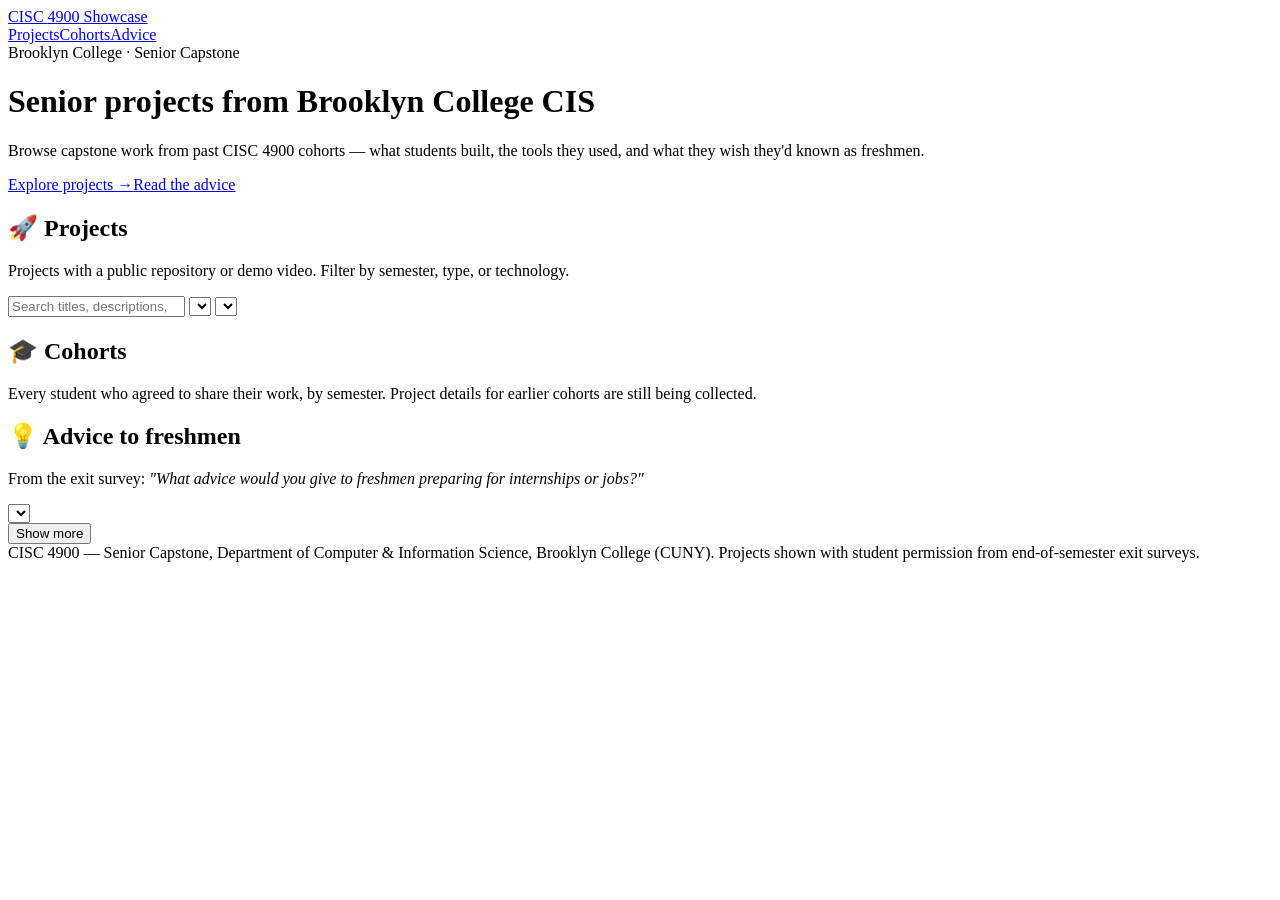
==== index.html @ 32fa0a42 "Add files via upload" ====
<!DOCTYPE html>
<html lang="en">
<head>
<meta charset="utf-8">
<meta name="viewport" content="width=device-width, initial-scale=1">
<title>CISC 4900 Showcase</title>
<meta name="description" content="An online exhibition of senior capstone projects from Brooklyn College's CISC 4900 course.">
<link rel="stylesheet" href="css/styles.css">
</head>
<body>
<header class="top"><div class="wrap">
  <a class="logo" href="#">CISC <span>4900</span> Showcase</a>
  <nav><a href="#projects">Projects</a><a href="#cohorts">Cohorts</a><a href="#advice">Advice</a></nav>
</div></header>

<div class="hero-band">
  <div class="blob b1"></div><div class="blob b2"></div><div class="blob b3"></div>
  <div class="wrap hero">
    <span class="eyebrow">Brooklyn College · Senior Capstone</span>
    <h1>Senior projects from <span class="grad-text">Brooklyn College CIS</span></h1>
    <p>Browse capstone work from past CISC 4900 cohorts — what students built, the tools they used, and what they wish they'd known as freshmen.</p>
    <div class="hero-cta"><a class="cta" href="#projects">Explore projects →</a><a class="cta ghost" href="#advice">Read the advice</a></div>
  </div>
</div>

<main class="wrap">
  <div class="stats" id="stats"></div>

  <section id="projects">
    <h2><span class="h-icon">🚀</span> Projects</h2>
    <p class="sub">Projects with a public repository or demo video. Filter by semester, type, or technology.</p>
    <div class="filters">
      <input id="q" type="search" placeholder="Search titles, descriptions, students…" aria-label="Search projects">
      <select id="sem" aria-label="Semester"></select>
      <select id="cat" aria-label="Project type"></select>
    </div>
    <div class="chips" id="tech" aria-label="Technology filter"></div>
    <p class="count" id="count"></p>
    <div class="grid" id="grid"></div>
  </section>

  <section id="cohorts">
    <h2><span class="h-icon">🎓</span> Cohorts</h2>
    <p class="sub">Every student who agreed to share their work, by semester. Project details for earlier cohorts are still being collected.</p>
    <div id="cohortList"></div>
  </section>

  <section id="advice">
    <h2><span class="h-icon">💡</span> Advice to freshmen</h2>
    <p class="sub">From the exit survey: <em>"What advice would you give to freshmen preparing for internships or jobs?"</em></p>
    <div class="filters" style="position:static">
      <select id="advMajor" aria-label="Filter advice by major"></select>
    </div>
    <div class="advice" id="adviceGrid"></div>
    <button class="more" id="moreAdvice">Show more</button>
  </section>
</main>

<footer class="site"><div class="wrap">
  CISC 4900 — Senior Capstone, Department of Computer &amp; Information Science, Brooklyn College (CUNY).
  Projects shown with student permission from end-of-semester exit surveys.
</div></footer>

<!-- Data files first, then the app script -->
<script src="data/projects.js"></script>
<script src="data/advice.js"></script>
<script src="js/app.js"></script>
</body>
</html>
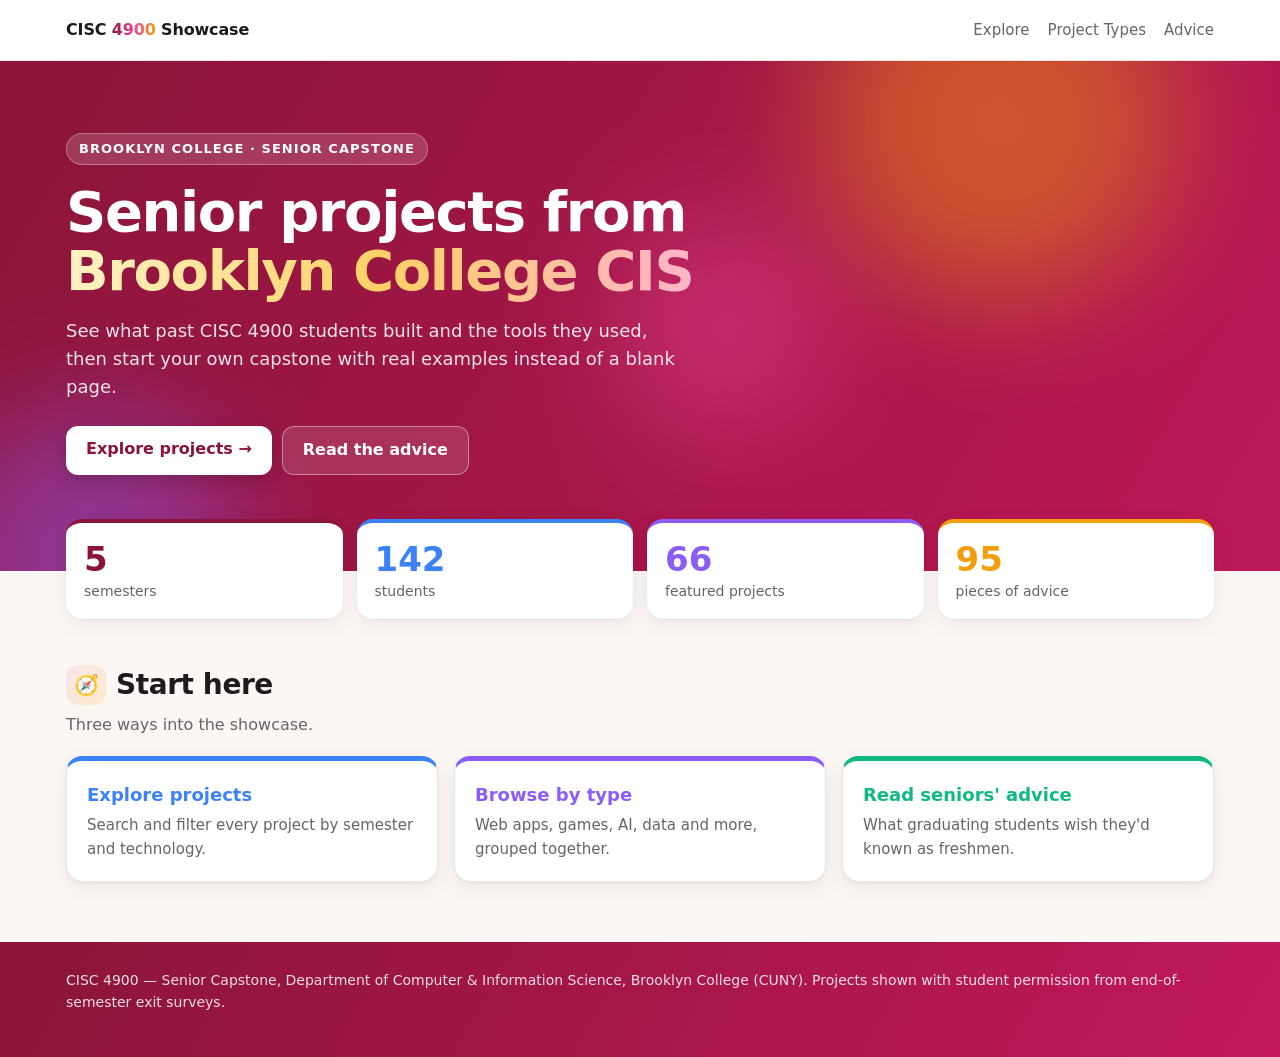
==== commit bcf3244b: "Split site into pages, replace Cohorts with Project Types Applies capstone presentation feedback: - " ====
--- a/index.html
+++ b/index.html
@@ -7,10 +7,10 @@
 <meta name="description" content="An online exhibition of senior capstone projects from Brooklyn College's CISC 4900 course.">
 <link rel="stylesheet" href="css/styles.css">
 </head>
-<body>
+<body data-page="home">
 <header class="top"><div class="wrap">
-  <a class="logo" href="#">CISC <span>4900</span> Showcase</a>
-  <nav><a href="#projects">Projects</a><a href="#cohorts">Cohorts</a><a href="#advice">Advice</a></nav>
+  <a class="logo" href="index.html">CISC <span>4900</span> Showcase</a>
+  <nav><a href="explore.html">Explore</a><a href="types.html">Project Types</a><a href="advice.html">Advice</a></nav>
 </div></header>
 
 <div class="hero-band">
@@ -18,41 +18,22 @@
   <div class="wrap hero">
     <span class="eyebrow">Brooklyn College · Senior Capstone</span>
     <h1>Senior projects from <span class="grad-text">Brooklyn College CIS</span></h1>
-    <p>Browse capstone work from past CISC 4900 cohorts — what students built, the tools they used, and what they wish they'd known as freshmen.</p>
-    <div class="hero-cta"><a class="cta" href="#projects">Explore projects →</a><a class="cta ghost" href="#advice">Read the advice</a></div>
+    <p>See what past CISC 4900 students built and the tools they used, then start your own capstone with real examples instead of a blank page.</p>
+    <div class="hero-cta"><a class="cta" href="explore.html">Explore projects →</a><a class="cta ghost" href="advice.html">Read the advice</a></div>
   </div>
 </div>
 
 <main class="wrap">
   <div class="stats" id="stats"></div>
 
-  <section id="projects">
-    <h2><span class="h-icon">🚀</span> Projects</h2>
-    <p class="sub">Projects with a public repository or demo video. Filter by semester, type, or technology.</p>
-    <div class="filters">
-      <input id="q" type="search" placeholder="Search titles, descriptions, students…" aria-label="Search projects">
-      <select id="sem" aria-label="Semester"></select>
-      <select id="cat" aria-label="Project type"></select>
+  <section>
+    <h2><span class="h-icon">🧭</span> Start here</h2>
+    <p class="sub">Three ways into the showcase.</p>
+    <div class="paths">
+      <a class="path reveal" href="explore.html" style="--c:#3b82f6"><b>Explore projects</b><span>Search and filter every project by semester and technology.</span></a>
+      <a class="path reveal" href="types.html" style="--c:#8b5cf6"><b>Browse by type</b><span>Web apps, games, AI, data and more, grouped together.</span></a>
+      <a class="path reveal" href="advice.html" style="--c:#10b981"><b>Read seniors' advice</b><span>What graduating students wish they'd known as freshmen.</span></a>
     </div>
-    <div class="chips" id="tech" aria-label="Technology filter"></div>
-    <p class="count" id="count"></p>
-    <div class="grid" id="grid"></div>
-  </section>
-
-  <section id="cohorts">
-    <h2><span class="h-icon">🎓</span> Cohorts</h2>
-    <p class="sub">Every student who agreed to share their work, by semester. Project details for earlier cohorts are still being collected.</p>
-    <div id="cohortList"></div>
-  </section>
-
-  <section id="advice">
-    <h2><span class="h-icon">💡</span> Advice to freshmen</h2>
-    <p class="sub">From the exit survey: <em>"What advice would you give to freshmen preparing for internships or jobs?"</em></p>
-    <div class="filters" style="position:static">
-      <select id="advMajor" aria-label="Filter advice by major"></select>
-    </div>
-    <div class="advice" id="adviceGrid"></div>
-    <button class="more" id="moreAdvice">Show more</button>
   </section>
 </main>
 
@@ -61,7 +42,6 @@
   Projects shown with student permission from end-of-semester exit surveys.
 </div></footer>
 
-<!-- Data files first, then the app script -->
 <script src="data/projects.js"></script>
 <script src="data/advice.js"></script>
 <script src="js/app.js"></script>
--- a/css/styles.css
+++ b/css/styles.css
@@ -0,0 +1,157 @@
+/* ==========================================================
+   CISC 4900 Showcase: styles
+   Colors live in :root. Change them here to restyle the site.
+   ========================================================== */
+:root{
+  --bg:#fbf7f4; --surface:#ffffff; --ink:#1f1a1c; --muted:#6b6266; --line:#ece4df;
+  --brand:#8a1538; --brand-ink:#ffffff; --brand-soft:#f8e6ec;
+  --accent:#f59e0b; --pink:#ec4899; --violet:#8b5cf6; --blue:#3b82f6;
+  --hero-1:#8a1538; --hero-2:#c2185b; --hero-3:#f97316;
+  --shadow:0 1px 2px rgba(60,20,30,.05),0 6px 20px rgba(60,20,30,.07);
+  --shadow-hover:0 4px 10px rgba(60,20,30,.08),0 18px 40px rgba(60,20,30,.14);
+  --radius:16px;
+}
+@media (prefers-color-scheme: dark){ :root:not([data-theme="light"]){
+  --bg:#141013; --surface:#1f1a1e; --ink:#f3edf0; --muted:#aa9ea4; --line:#342c31;
+  --brand:#f27a9b; --brand-ink:#1a0c11; --brand-soft:#3a1f29;
+  --hero-1:#5c0e27; --hero-2:#8e1846; --hero-3:#b4531a;
+  --shadow:0 1px 2px rgba(0,0,0,.35),0 6px 20px rgba(0,0,0,.35);
+  --shadow-hover:0 4px 10px rgba(0,0,0,.4),0 18px 40px rgba(0,0,0,.5);
+}}
+:root[data-theme="dark"]{
+  --bg:#141013; --surface:#1f1a1e; --ink:#f3edf0; --muted:#aa9ea4; --line:#342c31;
+  --brand:#f27a9b; --brand-ink:#1a0c11; --brand-soft:#3a1f29;
+  --hero-1:#5c0e27; --hero-2:#8e1846; --hero-3:#b4531a;
+  --shadow:0 1px 2px rgba(0,0,0,.35),0 6px 20px rgba(0,0,0,.35);
+  --shadow-hover:0 4px 10px rgba(0,0,0,.4),0 18px 40px rgba(0,0,0,.5);
+}
+
+*{box-sizing:border-box}
+html{scroll-behavior:smooth}
+body{margin:0;background:var(--bg);color:var(--ink);font:16px/1.55 system-ui,-apple-system,"Segoe UI",Roboto,sans-serif;overflow-x:hidden}
+a{color:var(--brand)}
+.wrap{max-width:1180px;margin:0 auto;padding:0 16px}
+
+/* ---------- Header ---------- */
+header.top{position:sticky;top:0;z-index:20;background:color-mix(in srgb,var(--surface) 94%,transparent);backdrop-filter:blur(10px);border-bottom:1px solid var(--line)}
+header.top .wrap{display:flex;align-items:center;justify-content:space-between;gap:12px;height:60px}
+.logo{font-weight:800;letter-spacing:-.01em;color:var(--ink);text-decoration:none}
+.logo span{background:linear-gradient(90deg,var(--brand),var(--pink),var(--accent));-webkit-background-clip:text;background-clip:text;color:transparent}
+nav a{color:var(--muted);text-decoration:none;margin-left:18px;font-size:15px;font-weight:500;position:relative}
+nav a::after{content:"";position:absolute;left:0;right:0;bottom:-4px;height:2px;border-radius:2px;background:linear-gradient(90deg,var(--brand),var(--accent));transform:scaleX(0);transition:transform .25s}
+nav a:hover{color:var(--ink)}
+nav a:hover::after,nav a[aria-current="page"]::after{transform:scaleX(1)}
+nav a[aria-current="page"]{color:var(--ink)}
+
+/* ---------- Hero band ---------- */
+.hero-band{position:relative;overflow:hidden;color:#fff;
+  background:linear-gradient(120deg,var(--hero-1) 0%,var(--hero-2) 55%,var(--hero-3) 100%);
+  background-size:200% 200%;animation:shift 14s ease-in-out infinite}
+@keyframes shift{0%,100%{background-position:0% 50%}50%{background-position:100% 50%}}
+.blob{position:absolute;border-radius:50%;filter:blur(60px);opacity:.45;pointer-events:none;animation:float 12s ease-in-out infinite}
+.b1{width:360px;height:360px;background:#f59e0b;top:-120px;right:8%}
+.b2{width:300px;height:300px;background:#8b5cf6;bottom:-140px;left:-60px;animation-delay:-4s}
+.b3{width:220px;height:220px;background:#ec4899;top:30%;right:35%;animation-delay:-8s}
+@keyframes float{0%,100%{transform:translate(0,0) scale(1)}50%{transform:translate(30px,-20px) scale(1.08)}}
+.hero{position:relative;padding:72px 16px 96px}
+.eyebrow{display:inline-block;font-size:13px;font-weight:700;letter-spacing:.08em;text-transform:uppercase;background:rgba(255,255,255,.16);border:1px solid rgba(255,255,255,.3);padding:5px 12px;border-radius:999px;margin-bottom:18px}
+.hero h1{font-size:clamp(32px,5.5vw,56px);line-height:1.05;margin:0 0 16px;letter-spacing:-.025em;max-width:820px}
+.grad-text{background:linear-gradient(90deg,#fff3c4,#ffd166,#ffb4c8);-webkit-background-clip:text;background-clip:text;color:transparent}
+.hero p{max-width:620px;font-size:18px;margin:0;color:rgba(255,255,255,.88)}
+.hero-cta{display:flex;flex-wrap:wrap;gap:10px;margin-top:26px}
+.cta{display:inline-block;background:#fff;color:#8a1538;font-weight:700;text-decoration:none;padding:11px 20px;border-radius:12px;box-shadow:0 6px 18px rgba(0,0,0,.18);transition:transform .2s,box-shadow .2s}
+.cta:hover{transform:translateY(-2px);box-shadow:0 10px 26px rgba(0,0,0,.25)}
+.cta.ghost{background:rgba(255,255,255,.12);color:#fff;border:1px solid rgba(255,255,255,.4);box-shadow:none}
+
+/* ---------- Stats (overlap the hero) ---------- */
+.stats{display:grid;grid-template-columns:repeat(auto-fit,minmax(160px,1fr));gap:14px;margin-top:-52px;position:relative;z-index:2}
+.stat{background:var(--surface);border-radius:var(--radius);padding:18px 18px 16px;box-shadow:var(--shadow);border-top:4px solid var(--c);transition:transform .25s}
+.stat:hover{transform:translateY(-3px)}
+.stat b{display:block;font-size:34px;line-height:1.1;color:var(--c);font-variant-numeric:tabular-nums;font-weight:800}
+.stat span{color:var(--muted);font-size:14px;font-weight:500}
+
+/* ---------- Sections ---------- */
+section{padding:44px 0 12px;scroll-margin-top:60px}
+h2{font-size:28px;margin:0 0 6px;letter-spacing:-.015em;display:flex;align-items:center;gap:10px}
+.h-icon{display:inline-grid;place-items:center;width:40px;height:40px;border-radius:12px;font-size:20px;background:linear-gradient(135deg,var(--brand-soft),color-mix(in srgb,var(--accent) 22%,var(--surface)))}
+.sub{color:var(--muted);margin:0 0 18px}
+
+/* ---------- Filters ---------- */
+.filters{display:flex;flex-wrap:wrap;gap:10px;align-items:center;margin-bottom:12px;position:sticky;top:60px;z-index:5;background:var(--bg);padding:10px 0}
+.filters input,.filters select{font:inherit;font-size:15px;padding:10px 14px;border:1.5px solid var(--line);border-radius:12px;background:var(--surface);color:var(--ink);transition:border-color .2s,box-shadow .2s}
+.filters input:focus,.filters select:focus{outline:none;border-color:var(--brand);box-shadow:0 0 0 4px color-mix(in srgb,var(--brand) 18%,transparent)}
+.filters input{flex:1 1 220px;min-width:0}
+.filters select{flex:0 1 auto}
+.chips{display:flex;flex-wrap:wrap;gap:7px;margin-bottom:14px}
+.chip{--c:var(--brand);border:1.5px solid color-mix(in srgb,var(--c) 35%,var(--line));background:color-mix(in srgb,var(--c) 8%,var(--surface));color:var(--ink);border-radius:999px;padding:5px 13px;font-size:14px;font-weight:500;cursor:pointer;transition:transform .15s,background .2s}
+.chip:hover{transform:translateY(-1px);background:color-mix(in srgb,var(--c) 18%,var(--surface))}
+.chip[aria-pressed="true"]{background:var(--c);border-color:var(--c);color:#fff}
+.count{color:var(--muted);font-size:14px;margin:0 0 12px}
+
+/* ---------- Project cards ---------- */
+.grid{display:grid;grid-template-columns:repeat(auto-fill,minmax(290px,1fr));gap:18px}
+.card{--c:var(--brand);position:relative;background:var(--surface);border:1px solid var(--line);border-radius:var(--radius);padding:22px 20px 18px;display:flex;flex-direction:column;gap:10px;box-shadow:var(--shadow);overflow:hidden;transition:transform .25s,box-shadow .25s,border-color .25s}
+.card::before{content:"";position:absolute;inset:0 0 auto 0;height:5px;background:linear-gradient(90deg,var(--c),color-mix(in srgb,var(--c) 50%,var(--pink)))}
+.card::after{content:"";position:absolute;width:160px;height:160px;border-radius:50%;right:-60px;top:-70px;background:var(--c);opacity:.07;transition:opacity .25s,transform .35s}
+.card:hover{transform:translateY(-5px);box-shadow:var(--shadow-hover);border-color:color-mix(in srgb,var(--c) 40%,var(--line))}
+.card:hover::after{opacity:.14;transform:scale(1.2)}
+.card .meta{display:flex;gap:8px;flex-wrap:wrap;align-items:center;font-size:13px}
+.pill{background:var(--brand-soft);color:var(--brand);border-radius:7px;padding:2px 9px;font-size:12.5px;font-weight:700}
+.cat{color:var(--c);background:color-mix(in srgb,var(--c) 12%,transparent);border-radius:7px;padding:2px 9px;font-size:12.5px;font-weight:700}
+.card h3{margin:0;font-size:19px;line-height:1.25}
+.card p{margin:0;color:var(--muted);font-size:15px}
+.tags{display:flex;flex-wrap:wrap;gap:5px}
+.tag{font-size:12px;border-radius:6px;padding:2px 8px;color:var(--ink);background:color-mix(in srgb,var(--c) 9%,var(--bg));border:1px solid color-mix(in srgb,var(--c) 20%,var(--line))}
+.team{font-size:14px}
+.team b{font-weight:600}
+.links{display:flex;gap:8px;margin-top:auto;padding-top:6px;position:relative;z-index:1}
+.btn{display:inline-flex;align-items:center;gap:6px;font-size:14px;font-weight:600;text-decoration:none;border-radius:10px;padding:8px 13px;border:1px solid var(--line);color:var(--ink);background:var(--bg);transition:transform .15s,background .2s}
+.btn:hover{transform:translateY(-1px);background:color-mix(in srgb,var(--c) 10%,var(--bg))}
+.btn.primary{background:linear-gradient(135deg,var(--c),color-mix(in srgb,var(--c) 55%,var(--pink)));color:#fff;border-color:transparent}
+.btn svg{width:16px;height:16px}
+.empty{padding:40px;text-align:center;color:var(--muted);border:2px dashed var(--line);border-radius:var(--radius)}
+
+/* ---------- Home: start-here paths ---------- */
+.paths{display:grid;grid-template-columns:repeat(auto-fit,minmax(240px,1fr));gap:16px}
+.path{--c:var(--brand);display:flex;flex-direction:column;gap:6px;text-decoration:none;color:var(--ink);background:var(--surface);border:1px solid var(--line);border-top:5px solid var(--c);border-radius:var(--radius);padding:20px;box-shadow:var(--shadow);transition:transform .25s,box-shadow .25s}
+.path:hover{transform:translateY(-4px);box-shadow:var(--shadow-hover)}
+.path b{font-size:18px;color:var(--c)}
+.path span{color:var(--muted);font-size:15px}
+
+/* ---------- Project Types page ---------- */
+.type-jump{display:flex;flex-wrap:wrap;gap:7px;margin-bottom:8px}
+.type-jump .chip{text-decoration:none}
+.type-jump small{color:var(--muted);margin-left:4px}
+.type-panel{padding:28px 0 8px;scroll-margin-top:70px}
+.type-head{display:flex;flex-wrap:wrap;align-items:baseline;gap:12px;margin-bottom:14px;padding-left:12px;border-left:5px solid var(--c)}
+.type-head h3{margin:0;font-size:22px;color:var(--c)}
+.type-head span{color:var(--muted);font-size:14px}
+.type-head a{margin-left:auto;font-size:14px;font-weight:600;color:var(--c);text-decoration:none}
+
+/* ---------- Advice ---------- */
+.advice{display:grid;grid-template-columns:repeat(auto-fill,minmax(300px,1fr));gap:16px}
+blockquote{--c:var(--accent);position:relative;margin:0;background:color-mix(in srgb,var(--c) 7%,var(--surface));border:1px solid color-mix(in srgb,var(--c) 22%,var(--line));border-radius:var(--radius);padding:30px 18px 16px;font-size:15px;transition:transform .25s}
+blockquote:hover{transform:translateY(-3px) rotate(-.4deg)}
+blockquote::before{content:"\201C";position:absolute;top:-6px;left:14px;font:800 64px/1 Georgia,serif;color:var(--c);opacity:.8}
+blockquote footer{margin-top:10px;color:var(--muted);font-size:13px;font-weight:500}
+.more{display:block;margin:20px auto 0;font:inherit;font-weight:700;padding:11px 22px;border-radius:12px;border:none;background:linear-gradient(135deg,var(--brand),var(--pink));color:#fff;cursor:pointer;box-shadow:var(--shadow);transition:transform .2s}
+.more:hover{transform:translateY(-2px)}
+
+/* ---------- Footer ---------- */
+footer.site{margin-top:48px;padding:28px 0 44px;color:rgba(255,255,255,.85);font-size:14px;background:linear-gradient(120deg,var(--hero-1),var(--hero-2))}
+
+/* ---------- Scroll reveal ---------- */
+.reveal{opacity:0;transform:translateY(16px);transition:opacity .5s ease,transform .5s ease}
+.reveal.in{opacity:1;transform:none}
+.card.reveal.in:hover{transform:translateY(-5px)}
+
+@media (prefers-reduced-motion: reduce){
+  *,*::before,*::after{animation:none!important;transition:none!important}
+  .reveal{opacity:1;transform:none}
+}
+@media (max-width:600px){
+  nav a{margin-left:12px;font-size:14px}
+  .hero{padding:48px 16px 80px}
+  .filters{position:static}
+  .b3{display:none}
+}
